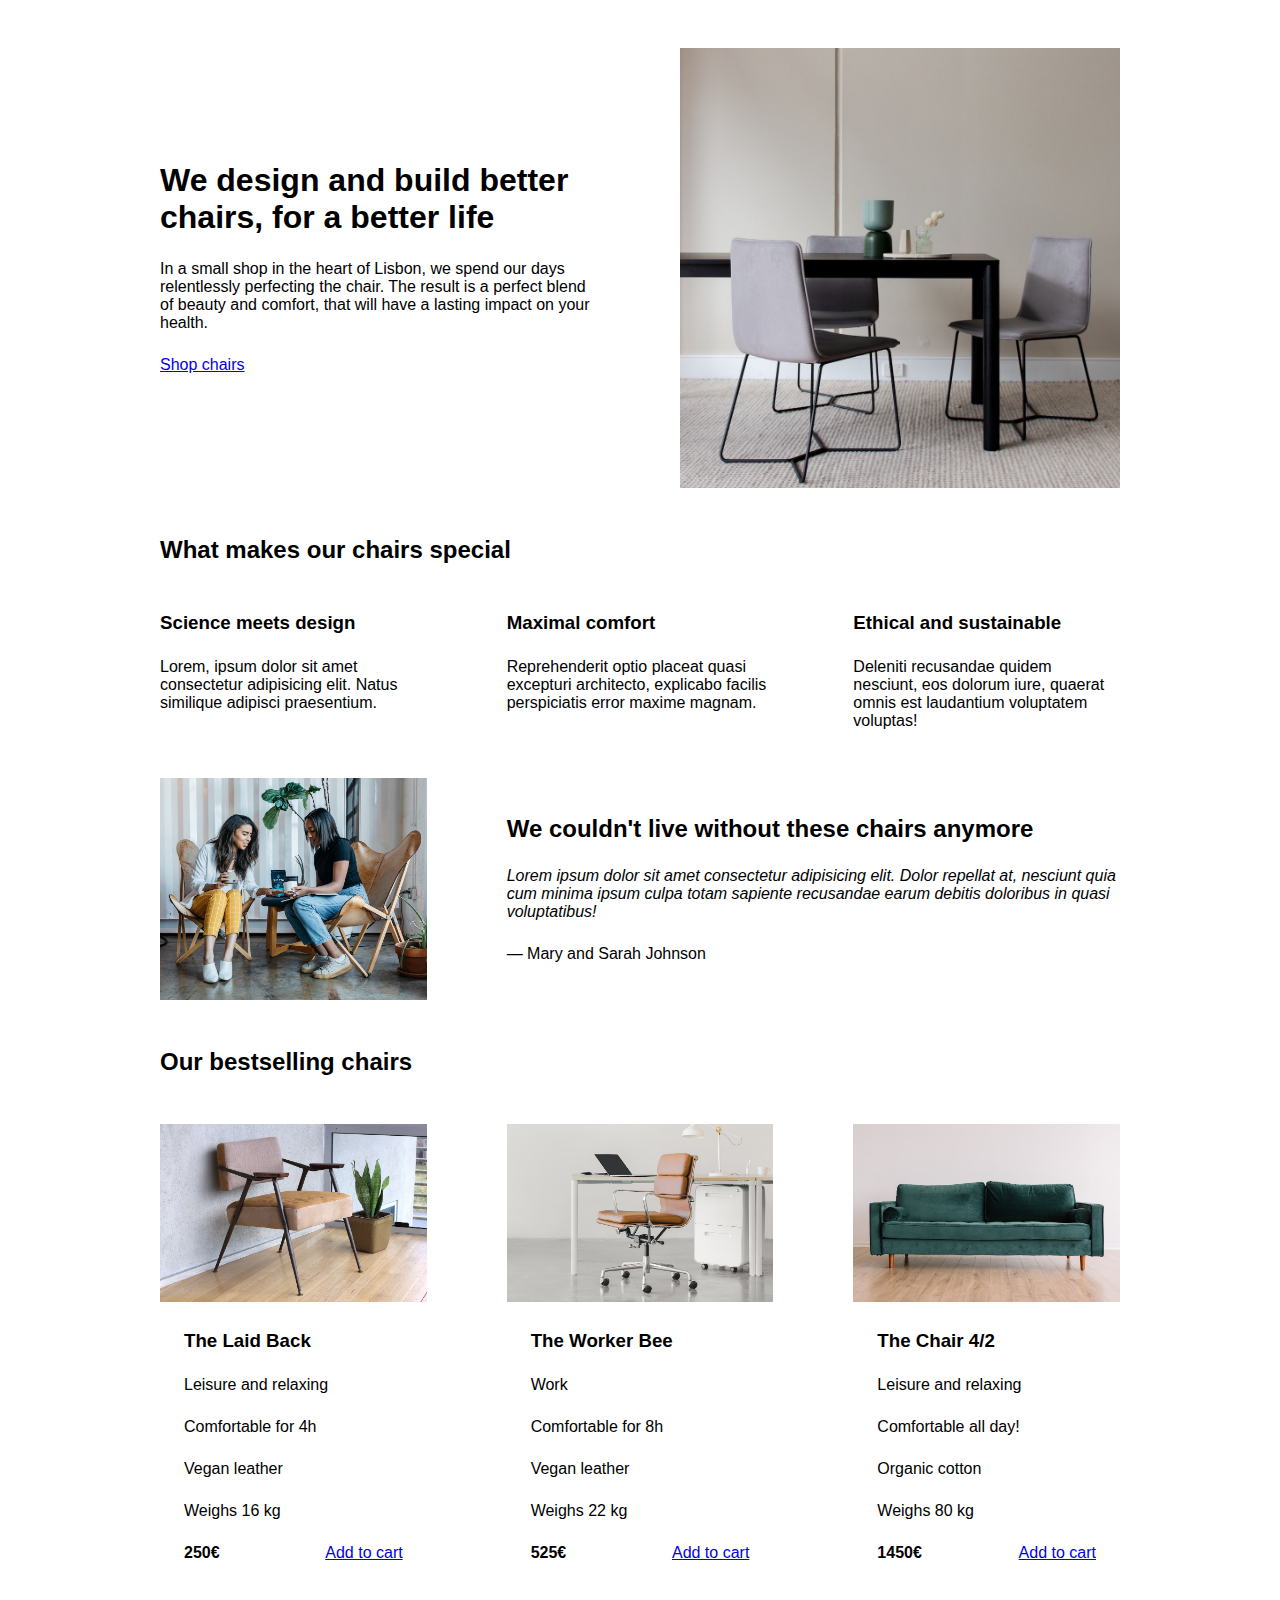
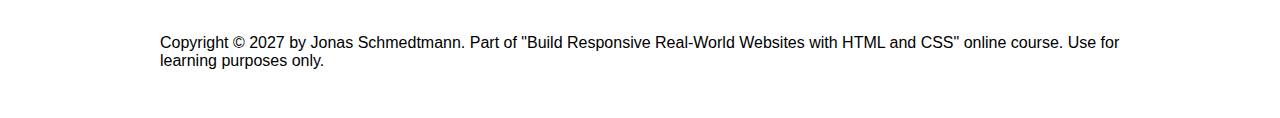
==== src/Chair Shop/index.html @ 7cd05529 "Lisbon chair initial content and style" ====
<!DOCTYPE html>
<html lang="en">
  <head>
    <meta charset="UTF-8" />
    <meta http-equiv="X-UA-Compatible" content="IE=edge" />
    <meta name="viewport" content="width=device-width, initial-scale=1.0" />
    <title>Lisbon Chair Shop</title>
    <link rel="stylesheet" href="./public/css/style.css" />
  </head>
  <body>
    <div class="container">
      <header>
        <div class="header-text-box">
          <h1>We design and build better chairs, for a better life</h1>
          <p class="header-text-description">
            In a small shop in the heart of Lisbon, we spend our days
            relentlessly perfecting the chair. The result is a perfect blend of
            beauty and comfort, that will have a lasting impact on your health.
          </p>
          <a href="#">Shop chairs</a>
        </div>
        <img src="./public/images/hero.jpg" alt="Photo of dining chairs" />
      </header>

      <section class="features">
        <h2>What makes our chairs special</h2>
        <div class="grid-3-cols">
          <div>
            <h3 class="feature-title">Science meets design</h3>
            <p class="feature-text">
              Lorem, ipsum dolor sit amet consectetur adipisicing elit. Natus
              similique adipisci praesentium.
            </p>
          </div>

          <div>
            <h3 class="feature-title">Maximal comfort</h3>
            <p class="feature-text">
              Reprehenderit optio placeat quasi excepturi architecto, explicabo
              facilis perspiciatis error maxime magnam.
            </p>
          </div>

          <div>
            <h3 class="feature-title">Ethical and sustainable</h3>
            <p class="feature-text">
              Deleniti recusandae quidem nesciunt, eos dolorum iure, quaerat
              omnis est laudantium voluptatem voluptas!
            </p>
          </div>
        </div>
      </section>

      <section class="testimonial">
        <div class="grid-3-cols">
          <img src="./public/images/customers.jpg" alt="Happy customers" />
          <div class="testimonial-box">
            <h2>
              <quote>We couldn't live without these chairs anymore</quote>
            </h2>
            <blockquote class="testimonial-text">
              Lorem ipsum dolor sit amet consectetur adipisicing elit. Dolor
              repellat at, nesciunt quia cum minima ipsum culpa totam sapiente
              recusandae earum debitis doloribus in quasi voluptatibus!
            </blockquote>
            <p class="testimonial-author">— Mary and Sarah Johnson</p>
          </div>
        </div>
      </section>

      <section class="bestsellers">
        <h2>Our bestselling chairs</h2>
        <div class="grid-3-cols">
          <figure class="chair">
            <img src="./public/images/chair-1.jpg" alt="Lounger" />
            <div class="chair-box">
              <h3>The Laid Back</h3>
              <ul class="chair-details">
                <li>
                  <span>Leisure and relaxing</span>
                </li>
                <li>
                  <span>Comfortable for 4h</span>
                </li>
                <li>
                  <span>Vegan leather</span>
                </li>
                <li>
                  <span>Weighs 16 kg</span>
                </li>
              </ul>
              <div class="chair-price">
                <strong>250€</strong>
                <a href="#" class="btn btn--small">Add to cart</a>
              </div>
            </div>
          </figure>
          <figure class="chair">
            <img src="./public/images/chair-2.jpg" alt="Office chair" />
            <div class="chair-box">
              <h3>The Worker Bee</h3>
              <ul class="chair-details">
                <li>
                  <span>Work</span>
                </li>
                <li>
                  <span>Comfortable for 8h</span>
                </li>
                <li>
                  <span>Vegan leather</span>
                </li>
                <li>
                  <span>Weighs 22 kg</span>
                </li>
              </ul>
              <div class="chair-price">
                <strong>525€</strong>
                <a href="#" class="btn btn--small">Add to cart</a>
              </div>
            </div>
          </figure>
          <figure class="chair">
            <img src="./public/images/chair-3.jpg" alt="Sofa" />
            <div class="chair-box">
              <h3>The Chair 4/2</h3>
              <ul class="chair-details">
                <li>
                  <span>Leisure and relaxing</span>
                </li>
                <li>
                  <span>Comfortable all day!</span>
                </li>
                <li>
                  <span>Organic cotton</span>
                </li>
                <li>
                  <span>Weighs 80 kg</span>
                </li>
              </ul>
              <div class="chair-price">
                <strong>1450€</strong>
                <a href="#" class="btn btn--small">Add to cart</a>
              </div>
            </div>
          </figure>
        </div>
      </section>

      <footer>
        Copyright &copy; 2027 by Jonas Schmedtmann. Part of "Build Responsive
        Real-World Websites with HTML and CSS" online course. Use for learning
        purposes only.
      </footer>
    </div>
  </body>
</html>
---- src/Chair Shop/public/css/style.css ----
/*
SPACING SYSTEM (px)
2 / 4 / 8 / 12 / 16 / 24 / 32 / 48 / 64 / 80 / 96 / 128

FONT SIZE SYSTEM (px)
10 / 12 / 14 / 16 / 18 / 20 / 24 / 30 / 36 / 44 / 52 / 62 / 74 / 86 / 98
*/

* {
  margin: 0;
  padding: 0;
  box-sizing: border-box;
}

/* ------------------------ */
/* GENERAL STYLES */
/* ------------------------ */
body {
  font-family: sans-serif;
}

.container {
  width: 960px;
  margin: 0 auto;
}

.grid-3-cols {
  display: grid;
  grid-template-columns: repeat(3, 1fr);
  column-gap: 80px;
}

/* ------------------------ */
/* COMPONENT STYLES */
/* ------------------------ */
header,
section {
  margin-bottom: 48px;
}

h1 {
  margin-bottom: 24px;
}

h2 {
  margin-bottom: 48px;
}

img {
  width: 100%;
}

/*
    HEADER STYLES
*/
header {
  display: grid;
  grid-template-columns: repeat(2, 1fr);
  column-gap: 80px;
  margin-top: 48px;
}

.header-text-box {
  align-self: center;
}

.header-text-description {
  margin-bottom: 24px;
}

/*
    FEATURE STYLES
*/

.feature-title {
  margin-bottom: 24px;
}

/*
    TESTIMONIAL STYLES
*/
.testimonial-box {
  grid-column: 2/-1;
  align-self: center;
}

.testimonial-box h2 {
  margin-bottom: 24px;
}

.testimonial-text {
  margin-bottom: 24px;
  font-style: italic;
}

/*
    BESTSELLER STYLES
*/
.chair-box {
  padding: 24px;
}

.chair-box h3 {
  margin-bottom: 24px;
}

.chair-details {
  list-style: none;
  margin-bottom: 24px;
}

.chair-details li {
  margin-bottom: 24px;
}

.chair-details li:last-child {
  margin-bottom: 0px;
}

.chair-price {
  display: flex;
  justify-content: space-between;
}

/*
    FOOTER STYLES
*/

footer {
  margin-bottom: 48px;
}
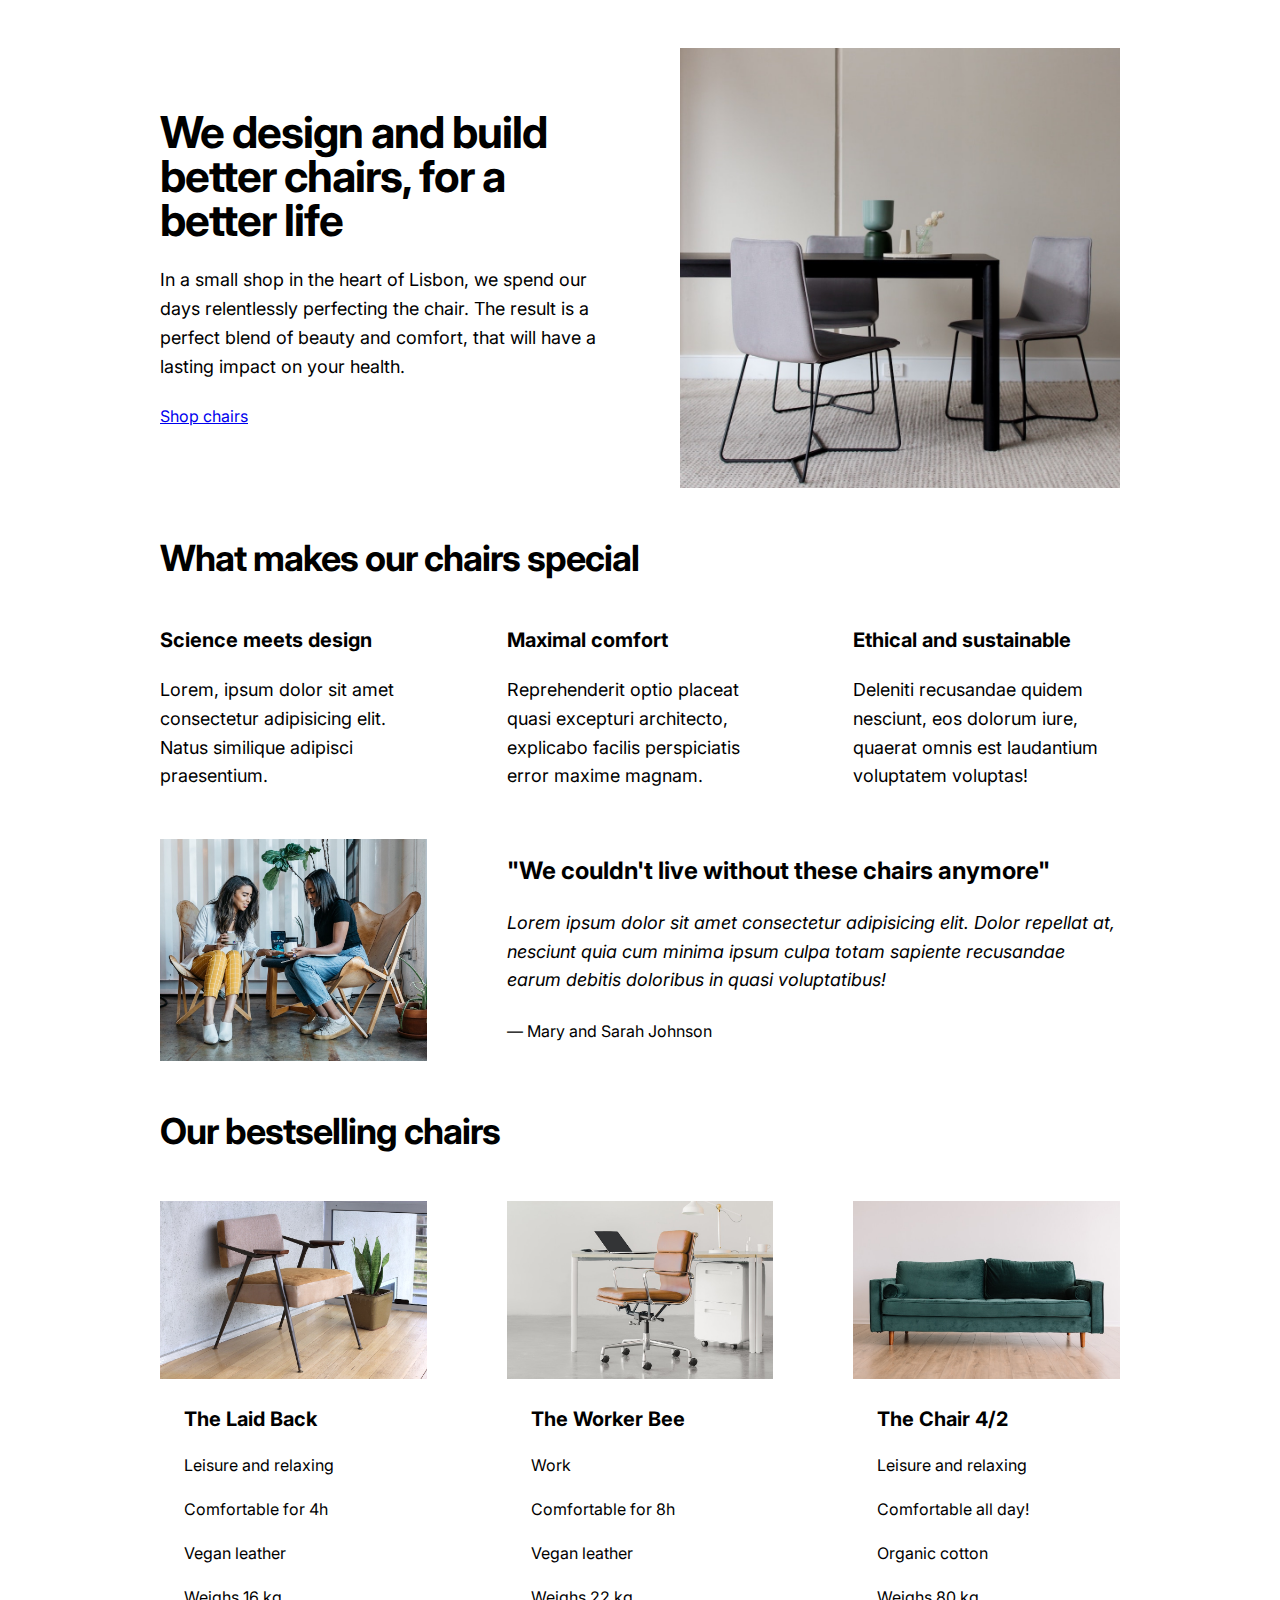
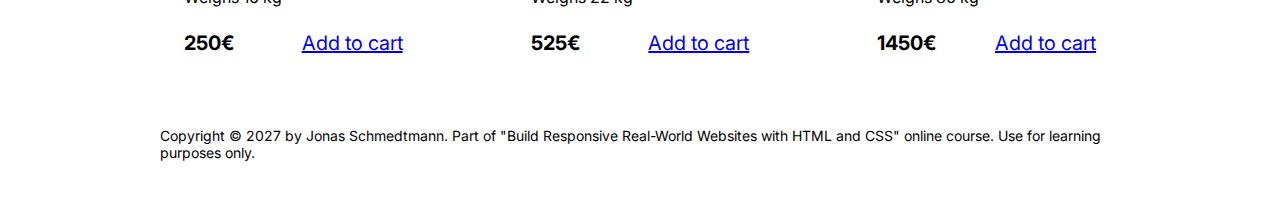
==== commit beaf2588: "Lisbon chair initial typography added" ====
--- a/src/Chair Shop/index.html
+++ b/src/Chair Shop/index.html
@@ -6,6 +6,12 @@
     <meta name="viewport" content="width=device-width, initial-scale=1.0" />
     <title>Lisbon Chair Shop</title>
     <link rel="stylesheet" href="./public/css/style.css" />
+    <!-- Roboto Google Font  -->
+    <link rel="preconnect" href="https://fonts.gstatic.com" />
+    <link
+      href="https://fonts.googleapis.com/css2?family=Inter:wght@400;500;700&display=swap"
+      rel="stylesheet"
+    />
   </head>
   <body>
     <div class="container">
@@ -55,9 +61,7 @@
         <div class="grid-3-cols">
           <img src="./public/images/customers.jpg" alt="Happy customers" />
           <div class="testimonial-box">
-            <h2>
-              <quote>We couldn't live without these chairs anymore</quote>
-            </h2>
+            <h3>"We couldn't live without these chairs anymore"</h3>
             <blockquote class="testimonial-text">
               Lorem ipsum dolor sit amet consectetur adipisicing elit. Dolor
               repellat at, nesciunt quia cum minima ipsum culpa totam sapiente
--- a/src/Chair Shop/public/css/style.css
+++ b/src/Chair Shop/public/css/style.css
@@ -16,7 +16,7 @@
 /* GENERAL STYLES */
 /* ------------------------ */
 body {
-  font-family: sans-serif;
+  font-family: "Inter", sans-serif;
 }
 
 .container {
@@ -39,11 +39,21 @@
 }
 
 h1 {
+  font-size: 44px;
+  line-height: 1;
+  letter-spacing: -1px;
   margin-bottom: 24px;
 }
 
 h2 {
+  font-size: 36px;
+  letter-spacing: -1px;
   margin-bottom: 48px;
+}
+
+p {
+  font-size: 18px;
+  line-height: 1.6;
 }
 
 img {
@@ -73,9 +83,14 @@
 */
 
 .feature-title {
+  font-size: 20px;
   margin-bottom: 24px;
 }
 
+.feature-text {
+  font-size: 18px;
+  line-height: 1.6;
+}
 /*
     TESTIMONIAL STYLES
 */
@@ -84,15 +99,21 @@
   align-self: center;
 }
 
-.testimonial-box h2 {
+.testimonial-box h3 {
+  font-size: 24px;
   margin-bottom: 24px;
 }
 
 .testimonial-text {
   margin-bottom: 24px;
   font-style: italic;
+  font-size: 18px;
+  line-height: 1.6;
 }
 
+.testimonial-author {
+  font-size: 16px;
+}
 /*
     BESTSELLER STYLES
 */
@@ -101,10 +122,12 @@
 }
 
 .chair-box h3 {
+  font-size: 20px;
   margin-bottom: 24px;
 }
 
 .chair-details {
+  font-size: 16px;
   list-style: none;
   margin-bottom: 24px;
 }
@@ -120,6 +143,7 @@
 .chair-price {
   display: flex;
   justify-content: space-between;
+  font-size: 20px;
 }
 
 /*
@@ -127,5 +151,6 @@
 */
 
 footer {
+  font-size: 14px;
   margin-bottom: 48px;
 }
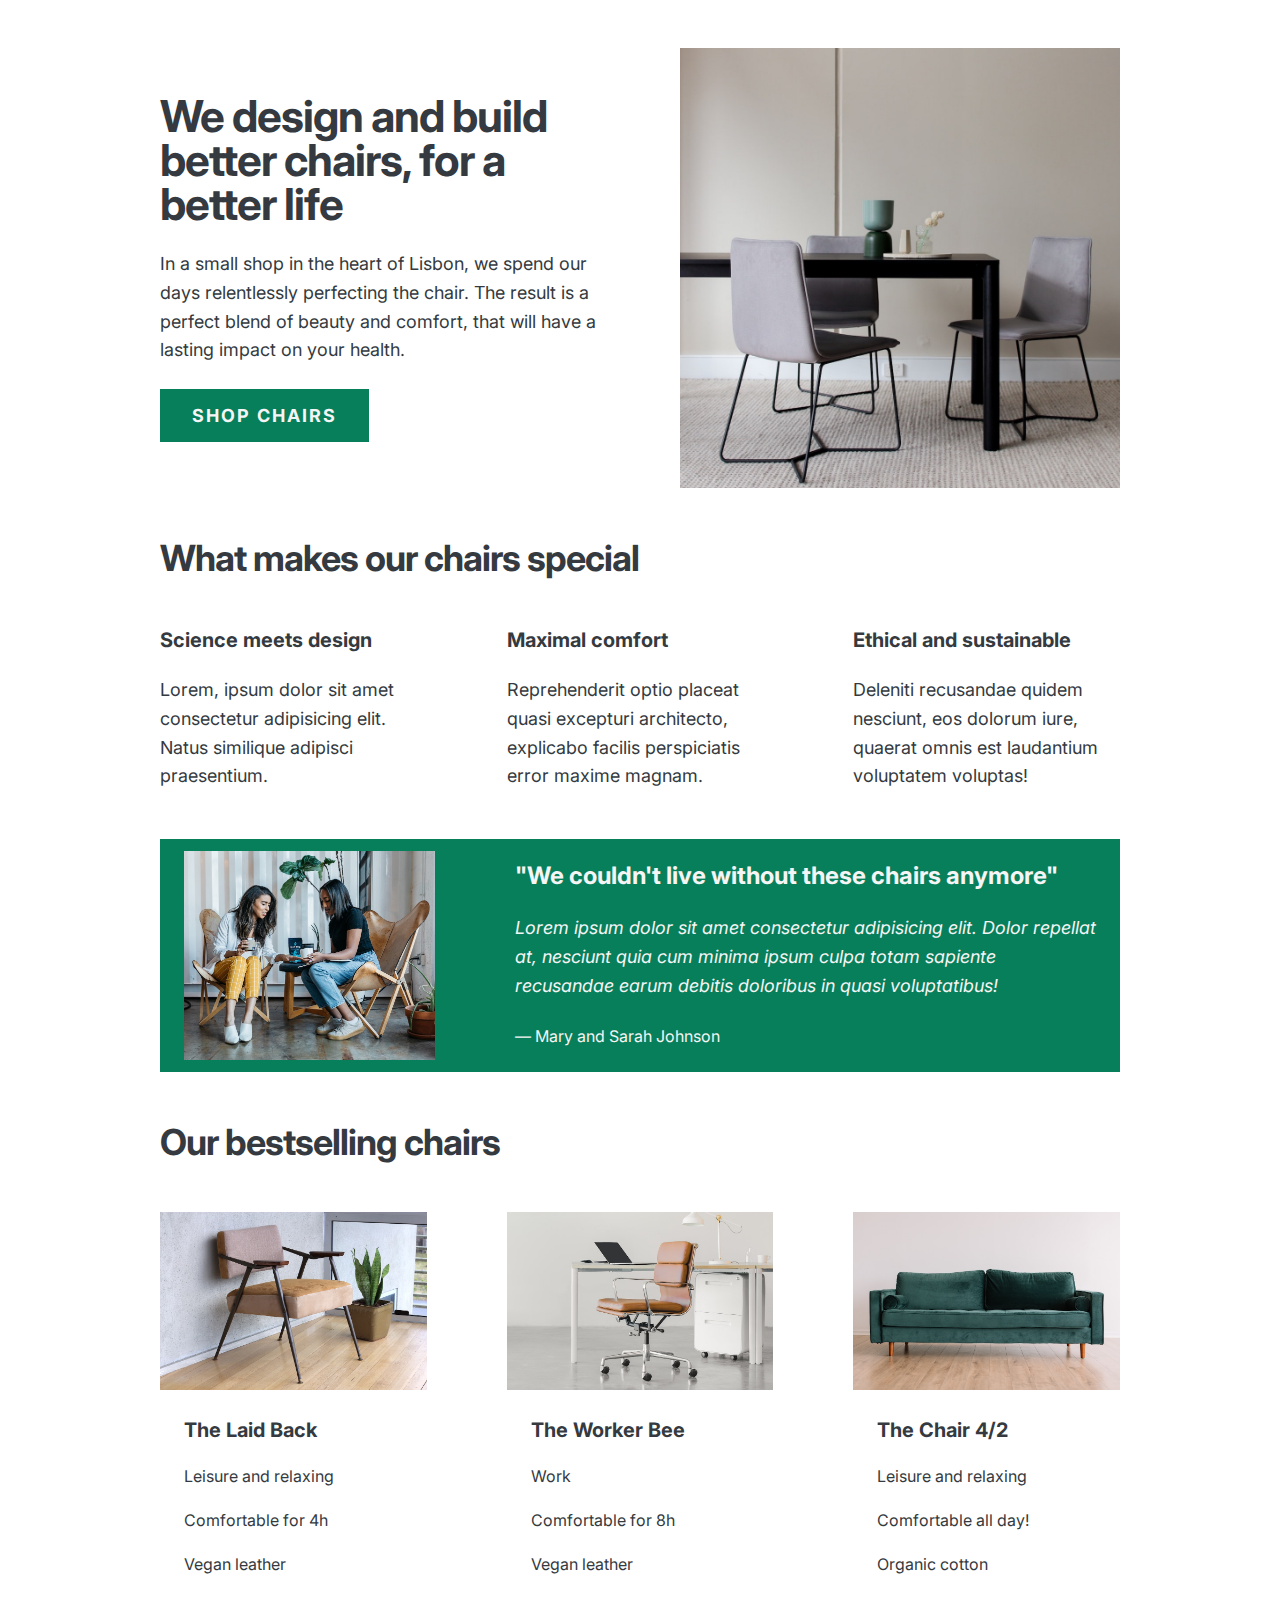
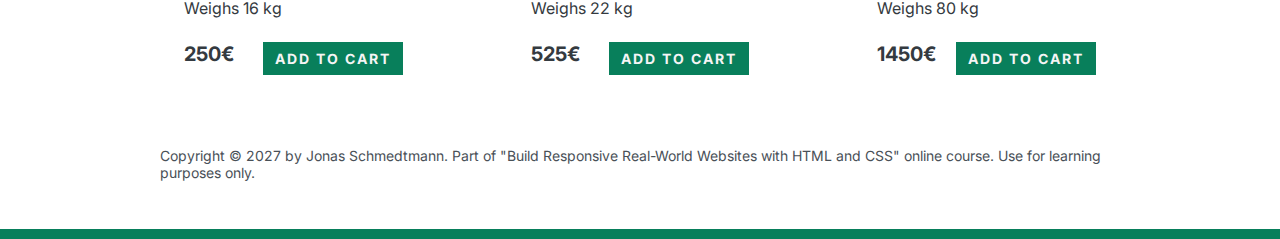
==== commit e0a2c903: "Lisbon chair initial colors added" ====
--- a/src/Chair Shop/index.html
+++ b/src/Chair Shop/index.html
@@ -23,7 +23,7 @@
             relentlessly perfecting the chair. The result is a perfect blend of
             beauty and comfort, that will have a lasting impact on your health.
           </p>
-          <a href="#">Shop chairs</a>
+          <a class="btn btn-big" href="#">Shop chairs</a>
         </div>
         <img src="./public/images/hero.jpg" alt="Photo of dining chairs" />
       </header>
@@ -95,7 +95,9 @@
               </ul>
               <div class="chair-price">
                 <strong>250€</strong>
-                <a href="#" class="btn btn--small">Add to cart</a>
+                <a class="btn btn-small" href="#" class="btn btn--small"
+                  >Add to cart</a
+                >
               </div>
             </div>
           </figure>
@@ -119,7 +121,9 @@
               </ul>
               <div class="chair-price">
                 <strong>525€</strong>
-                <a href="#" class="btn btn--small">Add to cart</a>
+                <a class="btn btn-small" href="#" class="btn btn--small"
+                  >Add to cart</a
+                >
               </div>
             </div>
           </figure>
@@ -143,7 +147,9 @@
               </ul>
               <div class="chair-price">
                 <strong>1450€</strong>
-                <a href="#" class="btn btn--small">Add to cart</a>
+                <a class="btn btn-small" href="#" class="btn btn--small"
+                  >Add to cart</a
+                >
               </div>
             </div>
           </figure>
--- a/src/Chair Shop/public/css/style.css
+++ b/src/Chair Shop/public/css/style.css
@@ -6,6 +6,12 @@
 10 / 12 / 14 / 16 / 18 / 20 / 24 / 30 / 36 / 44 / 52 / 62 / 74 / 86 / 98
 */
 
+/*
+Main color - #087f5b
+Shades - #0ca678
+Grey - #343a40
+Grey shade - #495057
+*/
 * {
   margin: 0;
   padding: 0;
@@ -17,6 +23,8 @@
 /* ------------------------ */
 body {
   font-family: "Inter", sans-serif;
+  color: #343a40;
+  border-bottom: 10px solid #087f5b;
 }
 
 .container {
@@ -28,6 +36,34 @@
   display: grid;
   grid-template-columns: repeat(3, 1fr);
   column-gap: 80px;
+}
+
+.btn:link,
+.btn:visited {
+  background-color: #087f5b;
+  color: whitesmoke;
+  text-decoration: none;
+  text-transform: uppercase;
+
+  display: inline-block;
+  font-weight: bold;
+}
+
+.btn:hover,
+.btn:active {
+  background-color: #0ca678;
+}
+
+.btn-small {
+  font-size: 14px;
+  letter-spacing: 2px;
+  padding: 8px 12px;
+}
+
+.btn-big {
+  font-size: 18px;
+  letter-spacing: 2px;
+  padding: 16px 32px;
 }
 
 /* ------------------------ */
@@ -94,6 +130,12 @@
 /*
     TESTIMONIAL STYLES
 */
+
+.testimonial {
+  padding: 12px 24px;
+  background-color: #087f5b;
+  color: whitesmoke;
+}
 .testimonial-box {
   grid-column: 2/-1;
   align-self: center;
@@ -151,6 +193,7 @@
 */
 
 footer {
+  color: #495057;
   font-size: 14px;
   margin-bottom: 48px;
 }
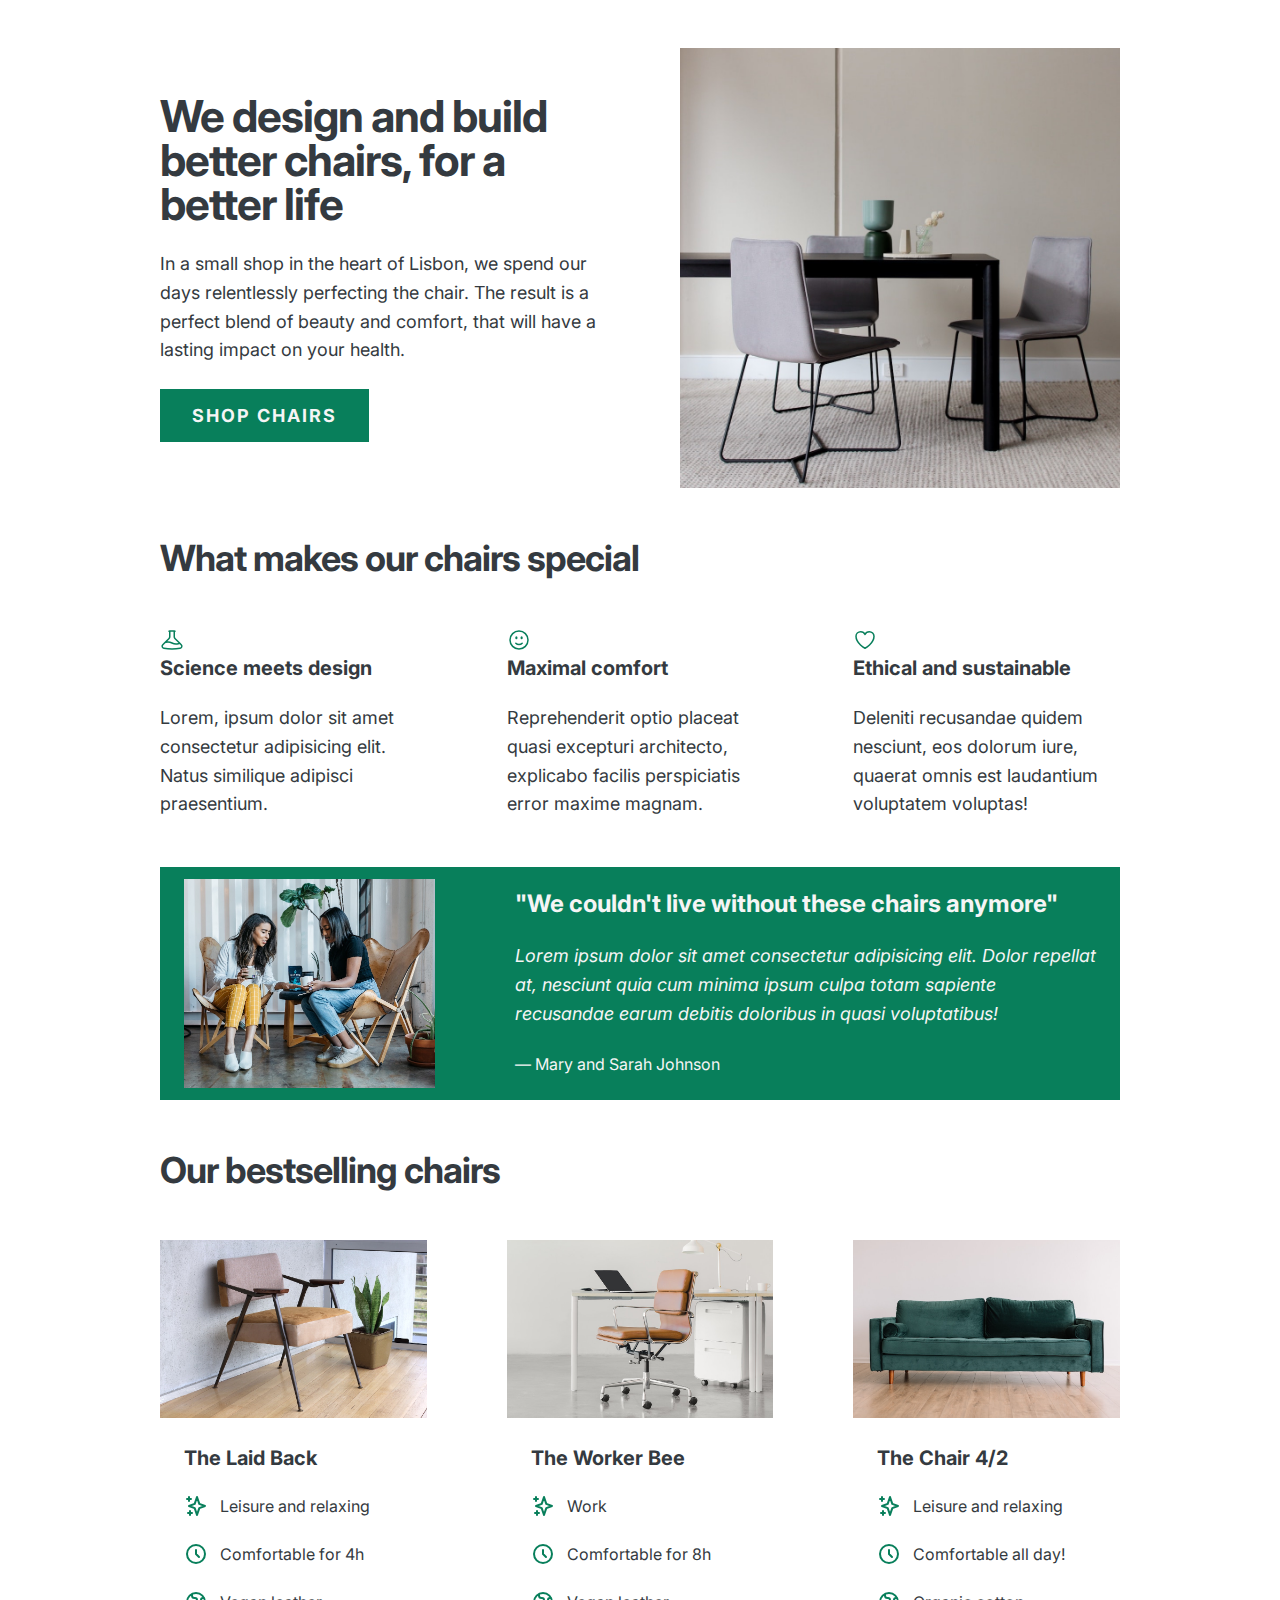
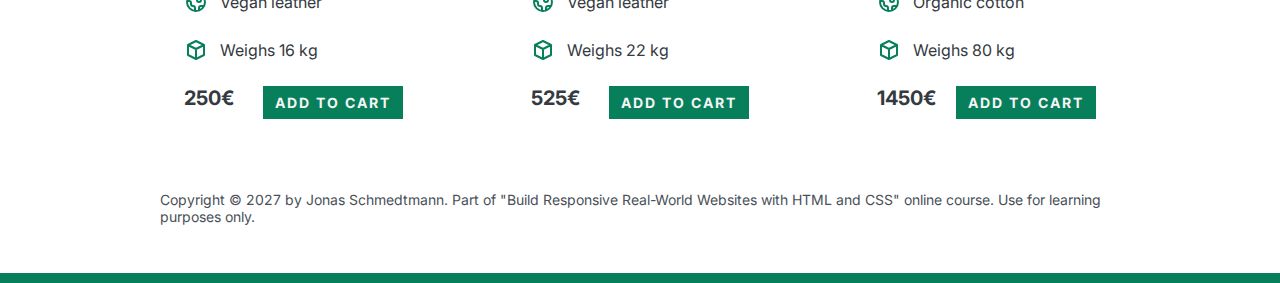
==== commit 06303900: "Lisbon chair initial icons added" ====
--- a/src/Chair Shop/index.html
+++ b/src/Chair Shop/index.html
@@ -32,6 +32,20 @@
         <h2>What makes our chairs special</h2>
         <div class="grid-3-cols">
           <div>
+            <svg
+              xmlns="http://www.w3.org/2000/svg"
+              fill="none"
+              viewBox="0 0 24 24"
+              stroke-width="1.5"
+              stroke="currentColor"
+              class="feature-icon"
+            >
+              <path
+                stroke-linecap="round"
+                stroke-linejoin="round"
+                d="M9.75 3.104v5.714a2.25 2.25 0 01-.659 1.591L5 14.5M9.75 3.104c-.251.023-.501.05-.75.082m.75-.082a24.301 24.301 0 014.5 0m0 0v5.714c0 .597.237 1.17.659 1.591L19.8 15.3M14.25 3.104c.251.023.501.05.75.082M19.8 15.3l-1.57.393A9.065 9.065 0 0112 15a9.065 9.065 0 00-6.23-.693L5 14.5m14.8.8l1.402 1.402c1.232 1.232.65 3.318-1.067 3.611A48.309 48.309 0 0112 21c-2.773 0-5.491-.235-8.135-.687-1.718-.293-2.3-2.379-1.067-3.61L5 14.5"
+              />
+            </svg>
             <h3 class="feature-title">Science meets design</h3>
             <p class="feature-text">
               Lorem, ipsum dolor sit amet consectetur adipisicing elit. Natus
@@ -40,6 +54,21 @@
           </div>
 
           <div>
+            <svg
+              xmlns="http://www.w3.org/2000/svg"
+              fill="none"
+              viewBox="0 0 24 24"
+              stroke-width="1.5"
+              stroke="currentColor"
+              class="feature-icon"
+            >
+              <path
+                stroke-linecap="round"
+                stroke-linejoin="round"
+                d="M15.182 15.182a4.5 4.5 0 01-6.364 0M21 12a9 9 0 11-18 0 9 9 0 0118 0zM9.75 9.75c0 .414-.168.75-.375.75S9 10.164 9 9.75 9.168 9 9.375 9s.375.336.375.75zm-.375 0h.008v.015h-.008V9.75zm5.625 0c0 .414-.168.75-.375.75s-.375-.336-.375-.75.168-.75.375-.75.375.336.375.75zm-.375 0h.008v.015h-.008V9.75z"
+              />
+            </svg>
+
             <h3 class="feature-title">Maximal comfort</h3>
             <p class="feature-text">
               Reprehenderit optio placeat quasi excepturi architecto, explicabo
@@ -48,6 +77,21 @@
           </div>
 
           <div>
+            <svg
+              xmlns="http://www.w3.org/2000/svg"
+              fill="none"
+              viewBox="0 0 24 24"
+              stroke-width="1.5"
+              stroke="currentColor"
+              class="feature-icon"
+            >
+              <path
+                stroke-linecap="round"
+                stroke-linejoin="round"
+                d="M21 8.25c0-2.485-2.099-4.5-4.688-4.5-1.935 0-3.597 1.126-4.312 2.733-.715-1.607-2.377-2.733-4.313-2.733C5.1 3.75 3 5.765 3 8.25c0 7.22 9 12 9 12s9-4.78 9-12z"
+              />
+            </svg>
+
             <h3 class="feature-title">Ethical and sustainable</h3>
             <p class="feature-text">
               Deleniti recusandae quidem nesciunt, eos dolorum iure, quaerat
@@ -81,15 +125,71 @@
               <h3>The Laid Back</h3>
               <ul class="chair-details">
                 <li>
+                  <svg
+                    xmlns="http://www.w3.org/2000/svg"
+                    class="chair-icon"
+                    fill="none"
+                    viewBox="0 0 24 24"
+                    stroke="currentColor"
+                  >
+                    <path
+                      stroke-linecap="round"
+                      stroke-linejoin="round"
+                      stroke-width="2"
+                      d="M5 3v4M3 5h4M6 17v4m-2-2h4m5-16l2.286 6.857L21 12l-5.714 2.143L13 21l-2.286-6.857L5 12l5.714-2.143L13 3z"
+                    />
+                  </svg>
                   <span>Leisure and relaxing</span>
                 </li>
                 <li>
+                  <svg
+                    xmlns="http://www.w3.org/2000/svg"
+                    class="chair-icon"
+                    fill="none"
+                    viewBox="0 0 24 24"
+                    stroke="currentColor"
+                  >
+                    <path
+                      stroke-linecap="round"
+                      stroke-linejoin="round"
+                      stroke-width="2"
+                      d="M12 8v4l3 3m6-3a9 9 0 11-18 0 9 9 0 0118 0z"
+                    />
+                  </svg>
                   <span>Comfortable for 4h</span>
                 </li>
                 <li>
+                  <svg
+                    xmlns="http://www.w3.org/2000/svg"
+                    class="chair-icon"
+                    fill="none"
+                    viewBox="0 0 24 24"
+                    stroke="currentColor"
+                  >
+                    <path
+                      stroke-linecap="round"
+                      stroke-linejoin="round"
+                      stroke-width="2"
+                      d="M3.055 11H5a2 2 0 012 2v1a2 2 0 002 2 2 2 0 012 2v2.945M8 3.935V5.5A2.5 2.5 0 0010.5 8h.5a2 2 0 012 2 2 2 0 104 0 2 2 0 012-2h1.064M15 20.488V18a2 2 0 012-2h3.064M21 12a9 9 0 11-18 0 9 9 0 0118 0z"
+                    />
+                  </svg>
                   <span>Vegan leather</span>
                 </li>
                 <li>
+                  <svg
+                    xmlns="http://www.w3.org/2000/svg"
+                    class="chair-icon"
+                    fill="none"
+                    viewBox="0 0 24 24"
+                    stroke="currentColor"
+                  >
+                    <path
+                      stroke-linecap="round"
+                      stroke-linejoin="round"
+                      stroke-width="2"
+                      d="M20 7l-8-4-8 4m16 0l-8 4m8-4v10l-8 4m0-10L4 7m8 4v10M4 7v10l8 4"
+                    />
+                  </svg>
                   <span>Weighs 16 kg</span>
                 </li>
               </ul>
@@ -107,15 +207,71 @@
               <h3>The Worker Bee</h3>
               <ul class="chair-details">
                 <li>
+                  <svg
+                    xmlns="http://www.w3.org/2000/svg"
+                    class="chair-icon"
+                    fill="none"
+                    viewBox="0 0 24 24"
+                    stroke="currentColor"
+                  >
+                    <path
+                      stroke-linecap="round"
+                      stroke-linejoin="round"
+                      stroke-width="2"
+                      d="M5 3v4M3 5h4M6 17v4m-2-2h4m5-16l2.286 6.857L21 12l-5.714 2.143L13 21l-2.286-6.857L5 12l5.714-2.143L13 3z"
+                    />
+                  </svg>
                   <span>Work</span>
                 </li>
                 <li>
+                  <svg
+                    xmlns="http://www.w3.org/2000/svg"
+                    class="chair-icon"
+                    fill="none"
+                    viewBox="0 0 24 24"
+                    stroke="currentColor"
+                  >
+                    <path
+                      stroke-linecap="round"
+                      stroke-linejoin="round"
+                      stroke-width="2"
+                      d="M12 8v4l3 3m6-3a9 9 0 11-18 0 9 9 0 0118 0z"
+                    />
+                  </svg>
                   <span>Comfortable for 8h</span>
                 </li>
                 <li>
+                  <svg
+                    xmlns="http://www.w3.org/2000/svg"
+                    class="chair-icon"
+                    fill="none"
+                    viewBox="0 0 24 24"
+                    stroke="currentColor"
+                  >
+                    <path
+                      stroke-linecap="round"
+                      stroke-linejoin="round"
+                      stroke-width="2"
+                      d="M3.055 11H5a2 2 0 012 2v1a2 2 0 002 2 2 2 0 012 2v2.945M8 3.935V5.5A2.5 2.5 0 0010.5 8h.5a2 2 0 012 2 2 2 0 104 0 2 2 0 012-2h1.064M15 20.488V18a2 2 0 012-2h3.064M21 12a9 9 0 11-18 0 9 9 0 0118 0z"
+                    />
+                  </svg>
                   <span>Vegan leather</span>
                 </li>
                 <li>
+                  <svg
+                    xmlns="http://www.w3.org/2000/svg"
+                    class="chair-icon"
+                    fill="none"
+                    viewBox="0 0 24 24"
+                    stroke="currentColor"
+                  >
+                    <path
+                      stroke-linecap="round"
+                      stroke-linejoin="round"
+                      stroke-width="2"
+                      d="M20 7l-8-4-8 4m16 0l-8 4m8-4v10l-8 4m0-10L4 7m8 4v10M4 7v10l8 4"
+                    />
+                  </svg>
                   <span>Weighs 22 kg</span>
                 </li>
               </ul>
@@ -133,15 +289,71 @@
               <h3>The Chair 4/2</h3>
               <ul class="chair-details">
                 <li>
+                  <svg
+                    xmlns="http://www.w3.org/2000/svg"
+                    class="chair-icon"
+                    fill="none"
+                    viewBox="0 0 24 24"
+                    stroke="currentColor"
+                  >
+                    <path
+                      stroke-linecap="round"
+                      stroke-linejoin="round"
+                      stroke-width="2"
+                      d="M5 3v4M3 5h4M6 17v4m-2-2h4m5-16l2.286 6.857L21 12l-5.714 2.143L13 21l-2.286-6.857L5 12l5.714-2.143L13 3z"
+                    />
+                  </svg>
                   <span>Leisure and relaxing</span>
                 </li>
                 <li>
+                  <svg
+                    xmlns="http://www.w3.org/2000/svg"
+                    class="chair-icon"
+                    fill="none"
+                    viewBox="0 0 24 24"
+                    stroke="currentColor"
+                  >
+                    <path
+                      stroke-linecap="round"
+                      stroke-linejoin="round"
+                      stroke-width="2"
+                      d="M12 8v4l3 3m6-3a9 9 0 11-18 0 9 9 0 0118 0z"
+                    />
+                  </svg>
                   <span>Comfortable all day!</span>
                 </li>
                 <li>
+                  <svg
+                    xmlns="http://www.w3.org/2000/svg"
+                    class="chair-icon"
+                    fill="none"
+                    viewBox="0 0 24 24"
+                    stroke="currentColor"
+                  >
+                    <path
+                      stroke-linecap="round"
+                      stroke-linejoin="round"
+                      stroke-width="2"
+                      d="M3.055 11H5a2 2 0 012 2v1a2 2 0 002 2 2 2 0 012 2v2.945M8 3.935V5.5A2.5 2.5 0 0010.5 8h.5a2 2 0 012 2 2 2 0 104 0 2 2 0 012-2h1.064M15 20.488V18a2 2 0 012-2h3.064M21 12a9 9 0 11-18 0 9 9 0 0118 0z"
+                    />
+                  </svg>
                   <span>Organic cotton</span>
                 </li>
                 <li>
+                  <svg
+                    xmlns="http://www.w3.org/2000/svg"
+                    class="chair-icon"
+                    fill="none"
+                    viewBox="0 0 24 24"
+                    stroke="currentColor"
+                  >
+                    <path
+                      stroke-linecap="round"
+                      stroke-linejoin="round"
+                      stroke-width="2"
+                      d="M20 7l-8-4-8 4m16 0l-8 4m8-4v10l-8 4m0-10L4 7m8 4v10M4 7v10l8 4"
+                    />
+                  </svg>
                   <span>Weighs 80 kg</span>
                 </li>
               </ul>
--- a/src/Chair Shop/public/css/style.css
+++ b/src/Chair Shop/public/css/style.css
@@ -7,11 +7,15 @@
 */
 
 /*
-Main color - #087f5b
-Shades - #0ca678
-Grey - #343a40
-Grey shade - #495057
-*/
+COLOR SYSTEM
+
+MAIN - #087f5b
+SHADE - #0ca678
+GREY - #343a40
+SHADE - #495057
+
+*/
+
 * {
   margin: 0;
   padding: 0;
@@ -117,6 +121,11 @@
 /*
     FEATURE STYLES
 */
+.feature-icon {
+  stroke: #087f5b;
+  width: 24px;
+  height: 24px;
+}
 
 .feature-title {
   font-size: 20px;
@@ -175,6 +184,9 @@
 }
 
 .chair-details li {
+  display: flex;
+  align-items: center;
+  gap: 12px;
   margin-bottom: 24px;
 }
 
@@ -188,6 +200,11 @@
   font-size: 20px;
 }
 
+.chair-icon {
+  stroke: #087f5b;
+  width: 24px;
+  height: 24px;
+}
 /*
     FOOTER STYLES
 */
